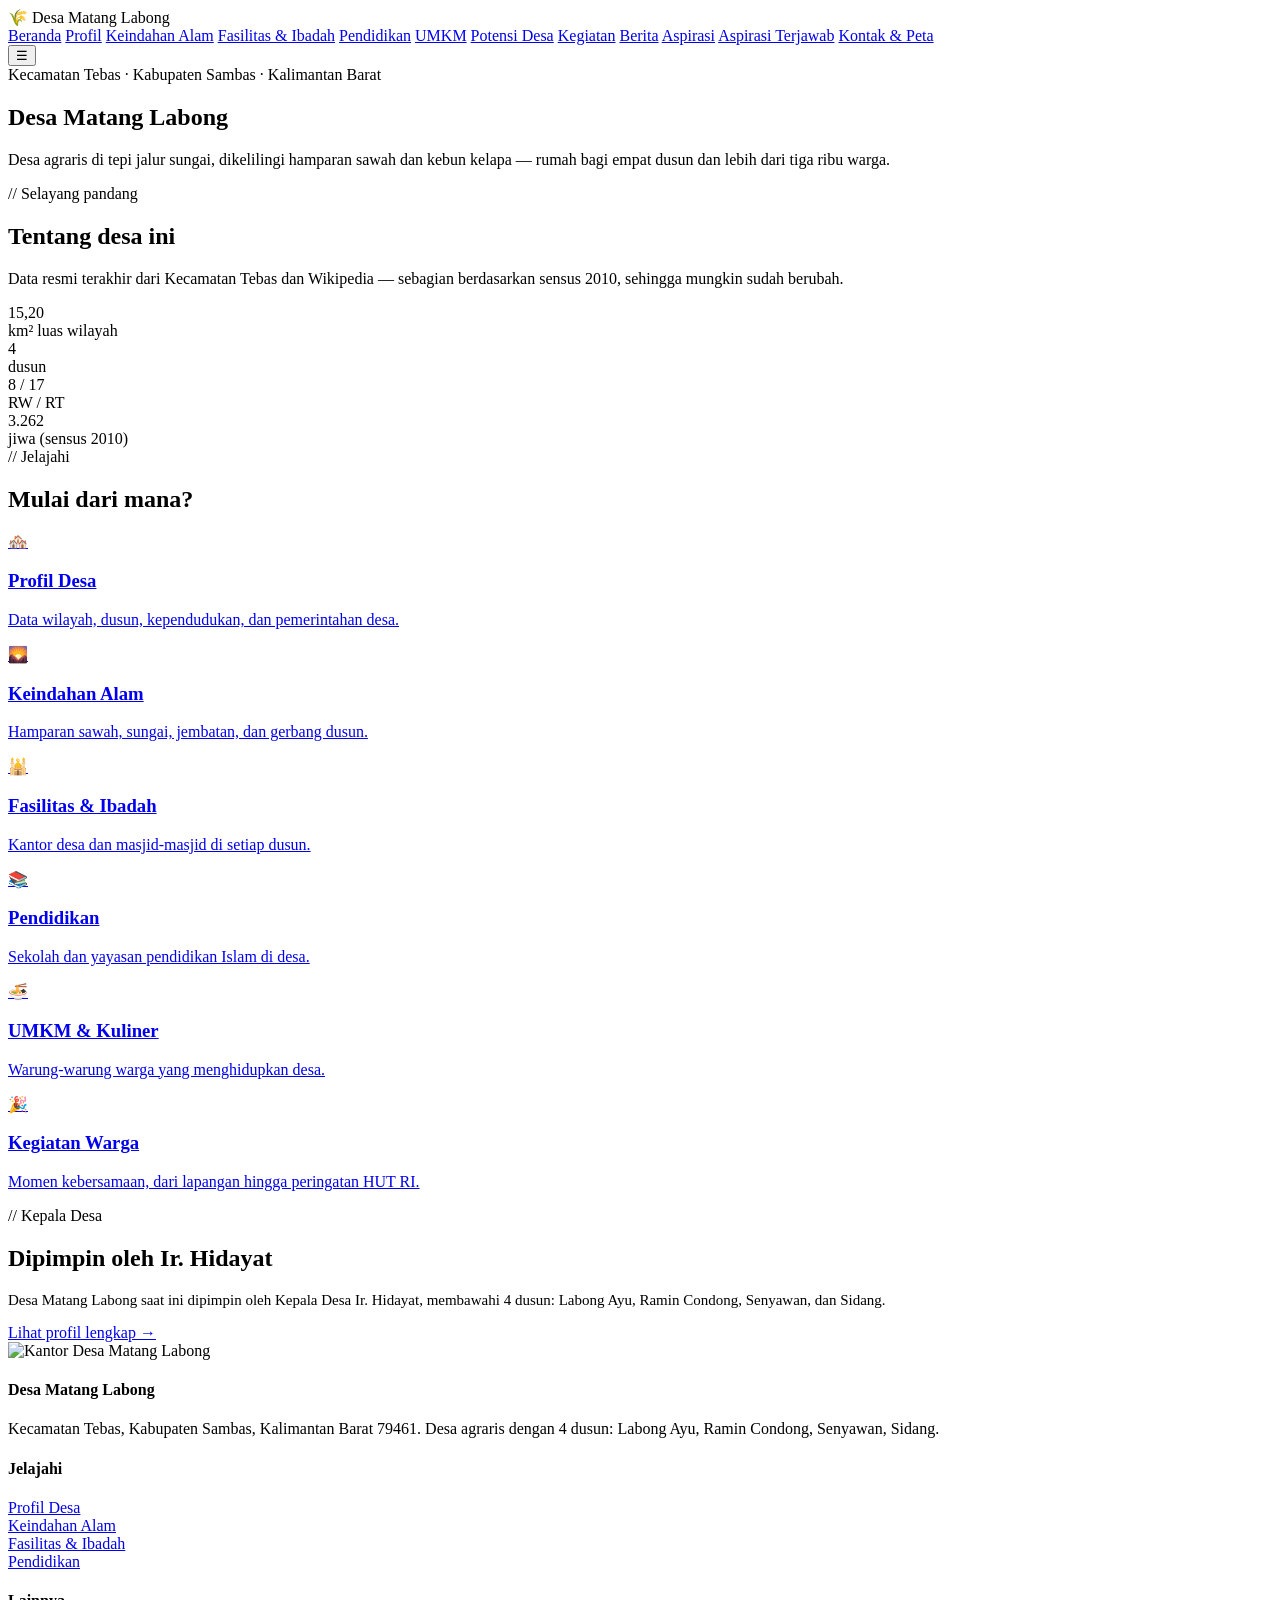
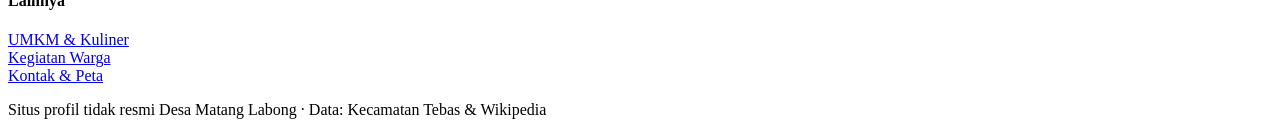
==== index.html @ b3115a43 "Add files via upload" ====
<!DOCTYPE html>
<html lang="id">
<head>
<meta charset="UTF-8">
<meta name="viewport" content="width=device-width, initial-scale=1.0">
<title>Desa Matang Labong — Kecamatan Tebas, Kabupaten Sambas</title>
<meta name="description" content="Situs profil Desa Matang Labong, Kecamatan Tebas, Kabupaten Sambas, Kalimantan Barat: keindahan alam, fasilitas, pendidikan, UMKM, dan kegiatan warga.">
<link rel="preconnect" href="https://fonts.googleapis.com">
<link href="https://fonts.googleapis.com/css2?family=Arvo:wght@400;700&family=Mulish:wght@400;500;600;700;800&family=IBM+Plex+Mono:wght@400;500;600&display=swap" rel="stylesheet">
<link rel="stylesheet" href="assets/style.css">
</head>
<body>
<div class="bg-texture" aria-hidden="true"></div>

<header class="navbar">
  <div class="nav-inner">
    <div class="brand"><span class="leaf">🌾</span> Desa Matang Labong</div>
    <nav class="links" id="navLinks">
      <a href="index.html" class="active">Beranda</a>
      <a href="profil.html">Profil</a>
      <a href="keindahan.html">Keindahan Alam</a>
      <a href="fasilitas.html">Fasilitas &amp; Ibadah</a>
      <a href="pendidikan.html">Pendidikan</a>
      <a href="umkm.html">UMKM</a>
      <a href="potensi.html">Potensi Desa</a>
      <a href="kegiatan.html">Kegiatan</a>
      <a href="berita.html">Berita</a>
      <a href="aspirasi.html">Aspirasi</a>
      <a href="aspirasi-terjawab.html">Aspirasi Terjawab</a>
      <a href="kontak.html">Kontak &amp; Peta</a>
    </nav>
    <button class="menu-btn" id="menuBtn" aria-label="Buka menu">☰</button>
  </div>
</header>

<section class="hero">
  <div class="hero-bg" id="heroBg" style="background-image:url('assets/sawah.jpg');"></div>
  <div class="hero-inner">
    <div class="hero-kicker">Kecamatan Tebas · Kabupaten Sambas · Kalimantan Barat</div>
    <h1>
      <span class="line"><span>Desa</span></span>
      <span class="line"><span>Matang Labong</span></span>
    </h1>
    <p class="lead">Desa agraris di tepi jalur sungai, dikelilingi hamparan sawah dan kebun kelapa — rumah bagi empat dusun dan lebih dari tiga ribu warga.</p>
  </div>
  <div class="scroll-cue" aria-hidden="true"><div class="dot"></div></div>
</section>

<section>
  <div class="wrap reveal">
    <div class="section-head">
      <div class="eyebrow">// Selayang pandang</div>
      <h2 class="title">Tentang desa ini</h2>
      <p class="section-sub">Data resmi terakhir dari Kecamatan Tebas dan Wikipedia — sebagian berdasarkan sensus 2010, sehingga mungkin sudah berubah.</p>
    </div>
    <div class="stat-grid">
      <div class="stat-box"><div class="num">15,20</div><div class="lbl">km² luas wilayah</div></div>
      <div class="stat-box"><div class="num">4</div><div class="lbl">dusun</div></div>
      <div class="stat-box"><div class="num">8 / 17</div><div class="lbl">RW / RT</div></div>
      <div class="stat-box"><div class="num">3.262</div><div class="lbl">jiwa (sensus 2010)</div></div>
    </div>
  </div>
</section>

<section style="padding-top:0;">
  <div class="wrap reveal">
    <div class="section-head">
      <div class="eyebrow">// Jelajahi</div>
      <h2 class="title">Mulai dari mana?</h2>
    </div>
    <div class="quick-grid">
      <a class="quick-card" href="profil.html">
        <span class="ic">🏘️</span>
        <h3>Profil Desa</h3>
        <p>Data wilayah, dusun, kependudukan, dan pemerintahan desa.</p>
      </a>
      <a class="quick-card" href="keindahan.html">
        <span class="ic">🌄</span>
        <h3>Keindahan Alam</h3>
        <p>Hamparan sawah, sungai, jembatan, dan gerbang dusun.</p>
      </a>
      <a class="quick-card" href="fasilitas.html">
        <span class="ic">🕌</span>
        <h3>Fasilitas &amp; Ibadah</h3>
        <p>Kantor desa dan masjid-masjid di setiap dusun.</p>
      </a>
      <a class="quick-card" href="pendidikan.html">
        <span class="ic">📚</span>
        <h3>Pendidikan</h3>
        <p>Sekolah dan yayasan pendidikan Islam di desa.</p>
      </a>
      <a class="quick-card" href="umkm.html">
        <span class="ic">🍜</span>
        <h3>UMKM &amp; Kuliner</h3>
        <p>Warung-warung warga yang menghidupkan desa.</p>
      </a>
      <a class="quick-card" href="kegiatan.html">
        <span class="ic">🎉</span>
        <h3>Kegiatan Warga</h3>
        <p>Momen kebersamaan, dari lapangan hingga peringatan HUT RI.</p>
      </a>
    </div>
  </div>
</section>

<section>
  <div class="wrap reveal two-col">
    <div>
      <div class="section-head">
        <div class="eyebrow">// Kepala Desa</div>
        <h2 class="title">Dipimpin oleh Ir. Hidayat</h2>
      </div>
      <p style="color:var(--muted); font-size:15px;">Desa Matang Labong saat ini dipimpin oleh Kepala Desa Ir. Hidayat, membawahi 4 dusun: Labong Ayu, Ramin Condong, Senyawan, dan Sidang.</p>
      <a class="btn-outline" href="profil.html">Lihat profil lengkap →</a>
    </div>
    <img src="assets/kantor-desa.jpg" alt="Kantor Desa Matang Labong" style="border-radius:var(--radius); box-shadow:var(--shadow);">
  </div>
</section>

<footer>
  <div class="wrap footer-grid">
    <div>
      <h4>Desa Matang Labong</h4>
      <p>Kecamatan Tebas, Kabupaten Sambas, Kalimantan Barat 79461. Desa agraris dengan 4 dusun: Labong Ayu, Ramin Condong, Senyawan, Sidang.</p>
    </div>
    <div>
      <h4>Jelajahi</h4>
      <p><a href="profil.html">Profil Desa</a><br><a href="keindahan.html">Keindahan Alam</a><br><a href="fasilitas.html">Fasilitas &amp; Ibadah</a><br><a href="pendidikan.html">Pendidikan</a></p>
    </div>
    <div>
      <h4>Lainnya</h4>
      <p><a href="umkm.html">UMKM &amp; Kuliner</a><br><a href="kegiatan.html">Kegiatan Warga</a><br><a href="kontak.html">Kontak &amp; Peta</a></p>
    </div>
  </div>
  <div class="footer-bottom">Situs profil tidak resmi Desa Matang Labong · Data: Kecamatan Tebas &amp; Wikipedia</div>
</footer>

<script src="assets/main.js"></script>
</body>
</html>
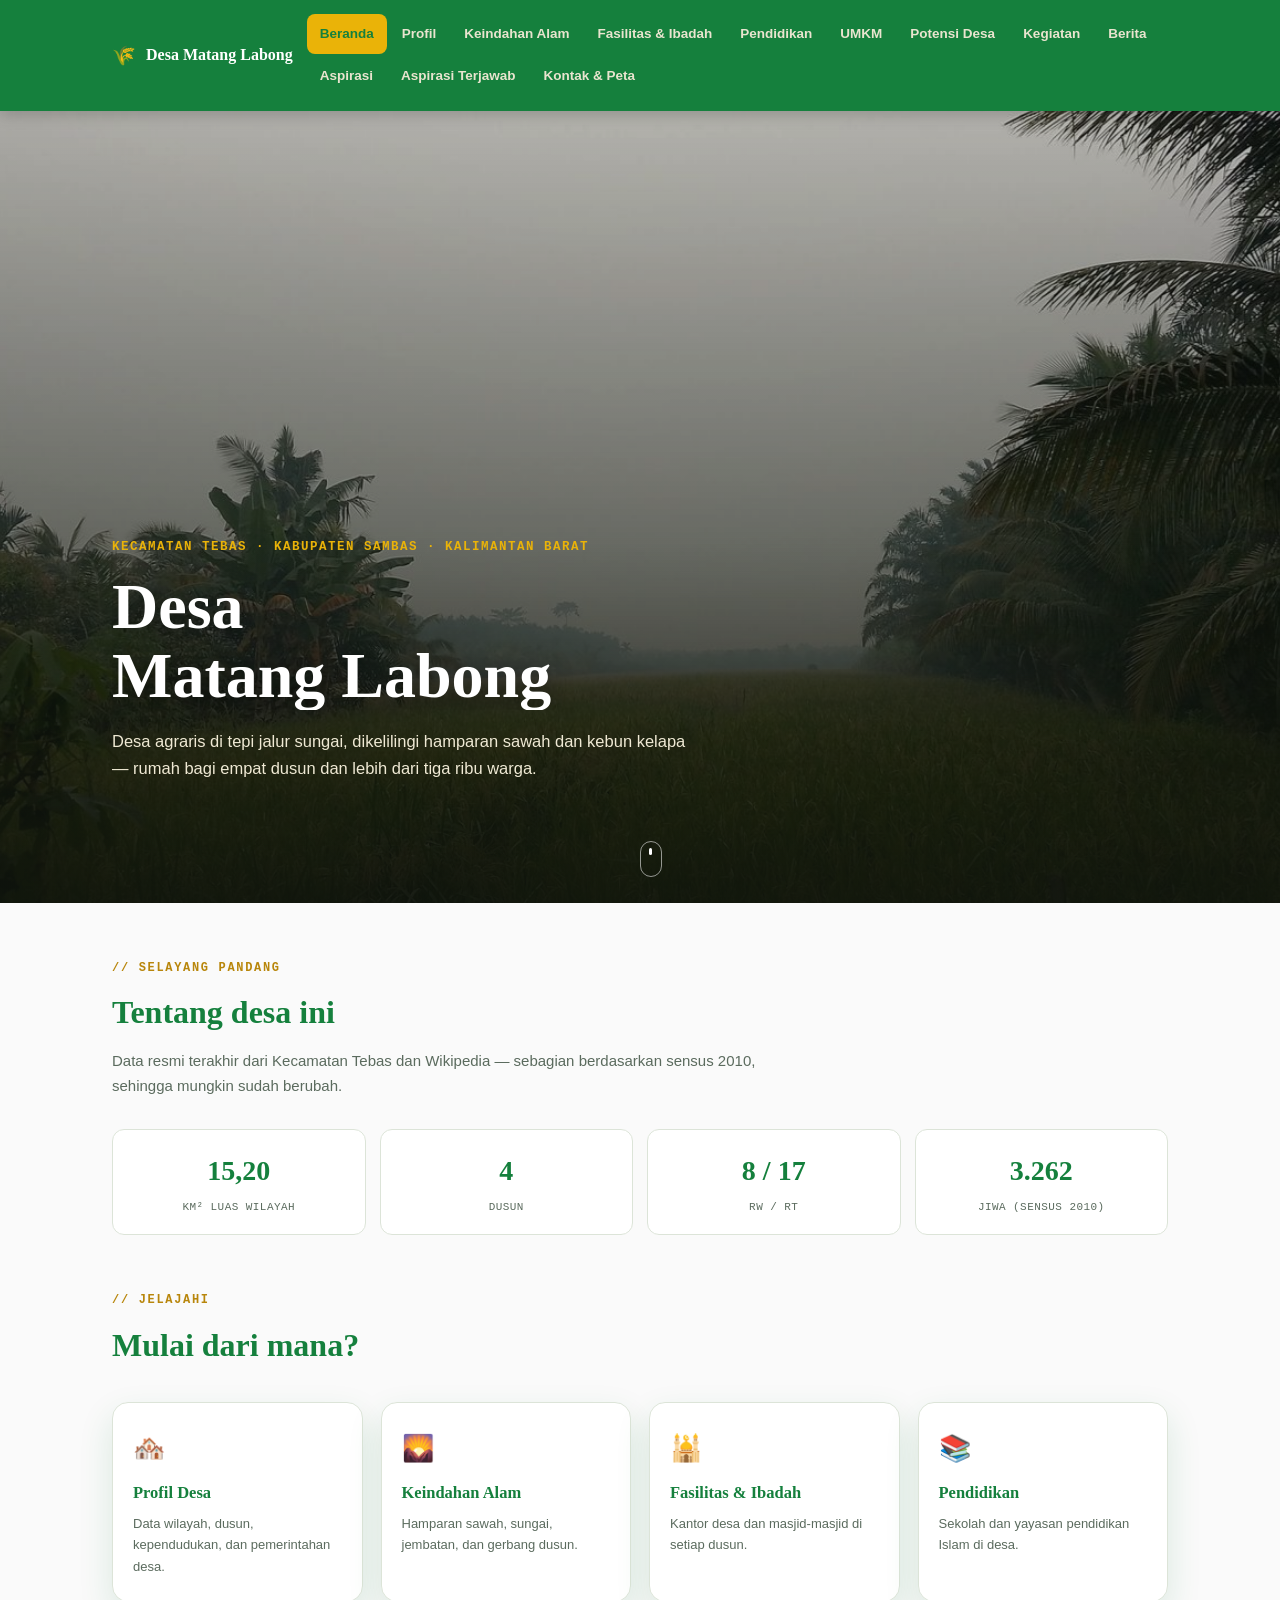
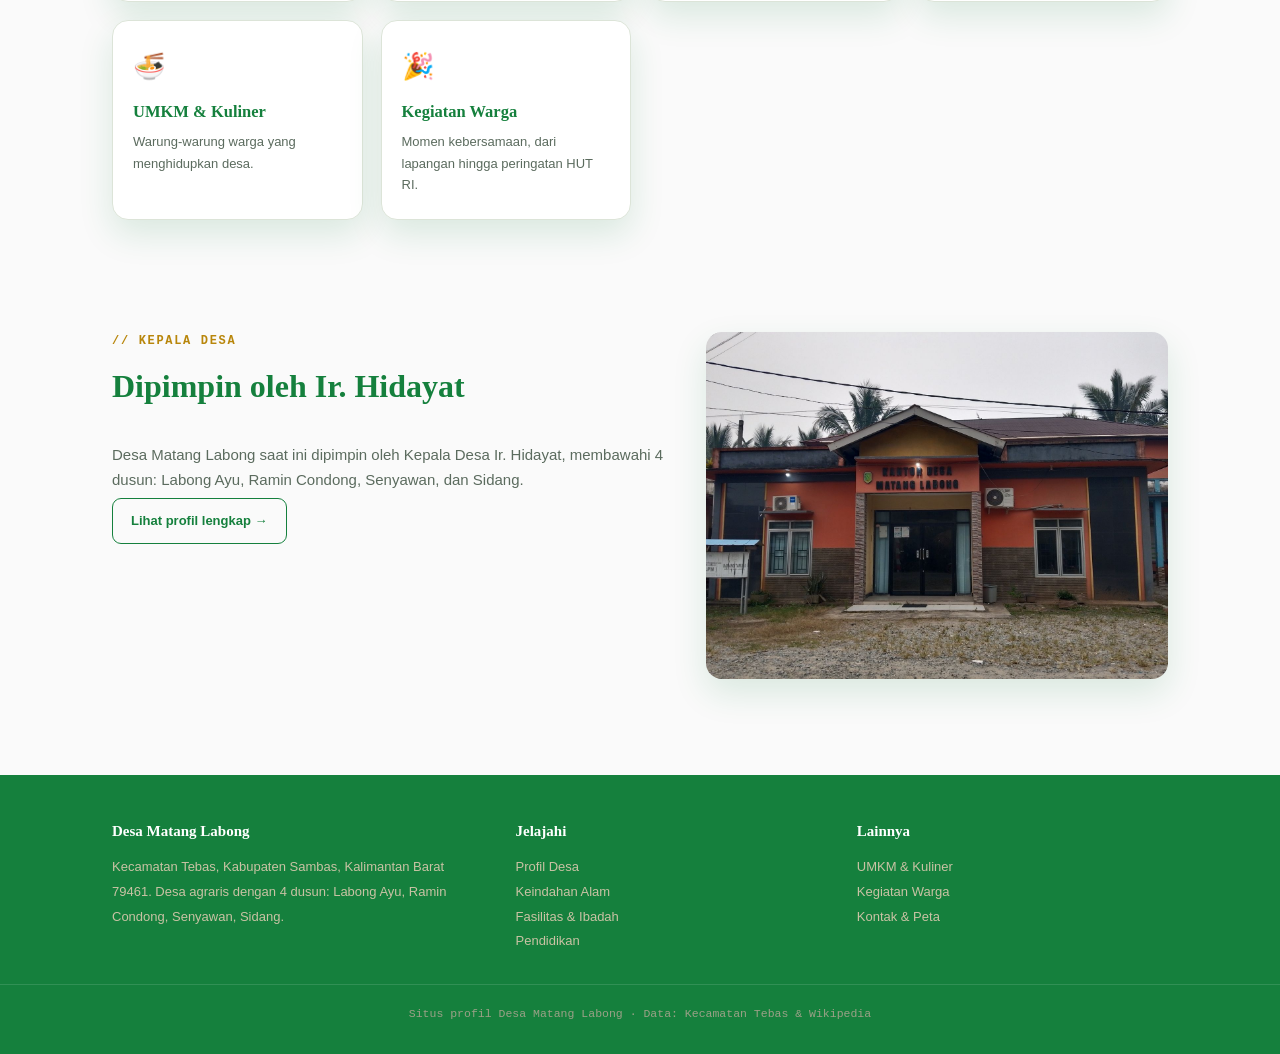
==== commit d12b7d93: "Update index.html" ====
--- a/index.html
+++ b/index.html
@@ -132,7 +132,7 @@
       <p><a href="umkm.html">UMKM &amp; Kuliner</a><br><a href="kegiatan.html">Kegiatan Warga</a><br><a href="kontak.html">Kontak &amp; Peta</a></p>
     </div>
   </div>
-  <div class="footer-bottom">Situs profil tidak resmi Desa Matang Labong · Data: Kecamatan Tebas &amp; Wikipedia</div>
+  <div class="footer-bottom">Situs profil Desa Matang Labong · Data: Kecamatan Tebas &amp; Wikipedia</div>
 </footer>
 
 <script src="assets/main.js"></script>
--- a/assets/style.css
+++ b/assets/style.css
@@ -0,0 +1,310 @@
+/* ===========================================================
+   Desa Matang Labong — shared stylesheet
+   Signature: "papan penunjuk" (signpost board) cards, echoing
+   the hand-painted signboards seen throughout the village.
+   =========================================================== */
+
+:root{
+  --paper:#FAFAFA;
+  --paper-2:#F0F2ED;
+  --surface:#FFFFFF;
+  --ink:#1A2E1F;
+  --muted:#5B6B5E;
+  --green-deep:#15803D;
+  --green-mid:#1C9A4A;
+  --rust:#B8860B;
+  --gold:#EAB308;
+  --river:#7C6A4E;
+  --line:#DCE4D8;
+  --shadow:0 14px 34px rgba(21,128,61,0.14);
+  --radius:16px;
+  --display:'Arvo', serif;
+  --body:'Mulish', sans-serif;
+  --mono:'IBM Plex Mono', monospace;
+}
+
+*{box-sizing:border-box; margin:0; padding:0;}
+html{scroll-behavior:smooth;}
+body{
+  background:var(--paper);
+  color:var(--ink);
+  font-family:var(--body);
+  line-height:1.65;
+  overflow-x:hidden;
+}
+@media (prefers-reduced-motion: reduce){
+  *{animation-duration:0.001ms !important; animation-iteration-count:1 !important; transition-duration:0.001ms !important; scroll-behavior:auto !important;}
+}
+a{color:inherit; text-decoration:none;}
+img{max-width:100%; display:block;}
+.wrap{max-width:1100px; margin:0 auto; padding:0 22px;}
+button{font-family:inherit; cursor:pointer;}
+ul{list-style:none;}
+
+/* subtle woven-paper texture */
+.bg-texture{
+  position:fixed; inset:0; z-index:-1; opacity:0.5;
+  background-image:radial-gradient(var(--line) 1px, transparent 1px);
+  background-size:22px 22px;
+}
+
+/* ===== NAVBAR (wooden plank strip) ===== */
+header.navbar{
+  position:sticky; top:0; z-index:100;
+  background:var(--green-deep);
+  box-shadow:0 4px 14px rgba(0,0,0,0.18);
+}
+.nav-inner{
+  max-width:1100px; margin:0 auto; padding:14px 22px;
+  display:flex; align-items:center; justify-content:space-between; gap:14px;
+}
+.brand{
+  display:flex; align-items:center; gap:10px;
+  font-family:var(--display); font-weight:700; font-size:16px; color:#fff;
+  white-space:nowrap;
+}
+.brand .leaf{ font-size:19px; }
+nav.links{ display:flex; flex-wrap:wrap; gap:2px; }
+nav.links a{
+  padding:9px 13px; border-radius:8px; color:#E9E4CF;
+  font-size:13.5px; font-weight:700; transition:all .2s ease;
+}
+nav.links a:hover, nav.links a:focus-visible{ background:rgba(255,255,255,0.12); color:#fff; }
+nav.links a.active{ background:var(--gold); color:var(--green-deep); }
+.menu-btn{ display:none; background:none; border:none; color:#fff; font-size:22px; }
+
+@media (max-width:820px){
+  nav.links{
+    position:fixed; top:60px; left:0; right:0; z-index:99;
+    background:var(--green-deep); flex-direction:column; padding:8px 14px 16px;
+    transform:translateY(-130%); transition:transform .3s ease;
+  }
+  nav.links.open{ transform:translateY(0); }
+  nav.links a{ padding:12px 14px; }
+  .menu-btn{ display:block; }
+}
+
+/* ===== HERO ===== */
+.hero{
+  position:relative; min-height:88vh;
+  display:flex; align-items:flex-end;
+  background-size:cover; background-position:center;
+  overflow:hidden;
+}
+.hero-bg{
+  position:absolute; inset:-6%; background-size:cover; background-position:center;
+  will-change:transform; transform:scale(1.08);
+}
+.hero::after{
+  content:''; position:absolute; inset:0; z-index:0;
+  background:linear-gradient(180deg, rgba(19,26,17,0.25) 0%, rgba(19,26,17,0.55) 55%, rgba(15,20,13,0.92) 100%);
+}
+.hero-inner{ position:relative; z-index:1; padding:60px 22px 64px; max-width:1100px; margin:0 auto; width:100%; }
+.hero-kicker{
+  font-family:var(--mono); font-size:12.5px; letter-spacing:0.12em; text-transform:uppercase;
+  color:var(--gold); font-weight:600; margin-bottom:14px;
+  opacity:0; transform:translateY(14px);
+  animation:heroUp .8s cubic-bezier(.16,1,.3,1) .15s forwards;
+}
+.hero h1{
+  font-family:var(--display); font-weight:700; color:#fff;
+  font-size:clamp(34px,6.4vw,64px); line-height:1.08; max-width:820px;
+  text-shadow:0 4px 24px rgba(0,0,0,0.35);
+  overflow:hidden;
+}
+.hero h1 .line{
+  display:block; overflow:hidden;
+}
+.hero h1 .line span{
+  display:block; opacity:0; transform:translateY(110%);
+  animation:heroUp .9s cubic-bezier(.16,1,.3,1) forwards;
+}
+.hero h1 .line:nth-child(1) span{ animation-delay:.28s; }
+.hero h1 .line:nth-child(2) span{ animation-delay:.4s; }
+.hero p.lead{
+  color:#EFE9D4; font-size:16.5px; max-width:580px; margin-top:18px;
+  opacity:0; transform:translateY(14px);
+  animation:heroUp .8s cubic-bezier(.16,1,.3,1) .62s forwards;
+}
+@keyframes heroUp{ to{ opacity:1; transform:translateY(0); } }
+.scroll-cue{
+  position:absolute; left:50%; bottom:26px; transform:translateX(-50%); z-index:1;
+  display:flex; flex-direction:column; align-items:center; gap:6px;
+  opacity:0; animation:heroUp .8s ease .9s forwards;
+}
+.scroll-cue .dot{
+  width:22px; height:36px; border:1.5px solid rgba(255,255,255,0.55); border-radius:20px;
+  position:relative;
+}
+.scroll-cue .dot::before{
+  content:''; position:absolute; top:6px; left:50%; width:3px; height:7px; margin-left:-1.5px;
+  background:#fff; border-radius:3px;
+  animation:scrollDot 1.8s ease infinite;
+}
+@keyframes scrollDot{ 0%{ opacity:1; transform:translateY(0); } 70%{ opacity:0; transform:translateY(10px); } 100%{ opacity:0; } }
+.hero.small{ min-height:38vh; }
+.hero.small h1{ font-size:clamp(28px,4.6vw,44px); }
+@media (prefers-reduced-motion: reduce){
+  .hero-bg{ transform:none !important; }
+  .hero-kicker, .hero h1 .line span, .hero p.lead, .scroll-cue{ animation:none !important; opacity:1 !important; transform:none !important; }
+  .scroll-cue .dot::before{ animation:none !important; }
+}
+
+/* ===== SECTIONS ===== */
+section{ padding:56px 0; position:relative; }
+.section-head{ margin-bottom:30px; max-width:680px; }
+.eyebrow{
+  font-family:var(--mono); font-size:12px; letter-spacing:0.14em; text-transform:uppercase;
+  color:var(--rust); margin-bottom:8px; font-weight:600;
+}
+h2.title{
+  font-family:var(--display); font-weight:700;
+  font-size:clamp(24px,3.4vw,32px); color:var(--green-deep);
+}
+.section-sub{ color:var(--muted); margin-top:10px; font-size:15px; }
+
+.reveal{ opacity:0; transform:translateY(20px); transition:opacity .6s ease, transform .6s ease; }
+.reveal.is-visible{ opacity:1; transform:translateY(0); }
+
+/* ===== SIGNPOST CARD (signature element) ===== */
+.signpost{
+  background:var(--surface);
+  border:1px solid var(--line);
+  border-radius:12px;
+  padding:20px 18px 18px;
+  position:relative;
+  box-shadow:var(--shadow);
+  transition:transform .3s ease, box-shadow .3s ease;
+}
+.signpost::before{
+  content:''; position:absolute; top:-9px; left:22px;
+  width:34px; height:14px; border-radius:3px;
+  background:var(--rust);
+}
+.signpost::after{
+  content:''; position:absolute; top:-4px; left:36px;
+  width:7px; height:7px; border-radius:50%;
+  background:var(--paper-2); border:1.5px solid var(--green-deep);
+}
+.signpost:hover{ transform:translateY(-5px); box-shadow:0 22px 40px rgba(43,74,46,0.24); }
+.signpost .place-photo{
+  width:100%; aspect-ratio:4/3; object-fit:cover; border-radius:8px; margin-bottom:14px;
+}
+.signpost h3{ font-family:var(--display); font-size:18px; color:var(--green-deep); font-weight:700; }
+.signpost .tag{
+  display:inline-block; font-family:var(--mono); font-size:10.5px; font-weight:600;
+  color:var(--rust); background:#F6E4DA; padding:3px 9px; border-radius:20px; margin-bottom:8px;
+  text-transform:uppercase; letter-spacing:0.04em;
+}
+.signpost p{ color:var(--muted); font-size:13.6px; margin-top:8px; }
+.maps-btn{
+  display:inline-flex; align-items:center; gap:6px; margin-top:14px;
+  font-family:var(--mono); font-size:12px; font-weight:700;
+  background:var(--green-deep); color:#fff; padding:9px 15px; border-radius:8px;
+  transition:all .2s ease;
+}
+.maps-btn:hover{ background:var(--rust); transform:translateY(-2px); box-shadow:0 10px 20px rgba(169,80,46,0.35); }
+
+.card-grid{
+  display:grid; grid-template-columns:repeat(auto-fit,minmax(250px,1fr)); gap:20px;
+}
+
+/* ===== Quick-nav cards (Beranda) ===== */
+.quick-grid{
+  display:grid; grid-template-columns:repeat(auto-fit,minmax(220px,1fr)); gap:18px;
+}
+.quick-card{
+  background:var(--surface); border:1px solid var(--line); border-radius:var(--radius);
+  padding:24px 20px; text-align:left; box-shadow:var(--shadow);
+  transition:transform .3s ease, box-shadow .3s ease, border-color .3s ease;
+  display:block;
+}
+.quick-card:hover{ transform:translateY(-6px); box-shadow:0 22px 44px rgba(43,74,46,0.22); border-color:var(--gold); }
+.quick-card .ic{ font-size:26px; margin-bottom:10px; display:block; }
+.quick-card h3{ font-family:var(--display); font-size:16.5px; color:var(--green-deep); }
+.quick-card p{ color:var(--muted); font-size:13px; margin-top:6px; }
+
+/* ===== Stats (Profil page) ===== */
+.stat-grid{
+  display:grid; grid-template-columns:repeat(auto-fit,minmax(150px,1fr)); gap:14px;
+}
+.stat-box{
+  background:var(--surface); border:1px solid var(--line); border-radius:12px;
+  padding:18px; text-align:center;
+}
+.stat-box .num{ font-family:var(--display); font-size:28px; color:var(--green-deep); font-weight:700; }
+.stat-box .lbl{ font-family:var(--mono); font-size:11px; color:var(--muted); text-transform:uppercase; letter-spacing:0.04em; margin-top:4px; }
+
+.info-table{ width:100%; border-collapse:collapse; }
+.info-table tr{ border-top:1px dashed var(--line); }
+.info-table tr:first-child{ border-top:none; }
+.info-table td{ padding:12px 4px; font-size:14.5px; }
+.info-table td:first-child{ font-family:var(--mono); font-size:12px; color:var(--muted); text-transform:uppercase; letter-spacing:0.03em; width:38%; }
+.info-table td:last-child{ font-weight:700; color:var(--ink); }
+
+.dusun-grid{ display:grid; grid-template-columns:repeat(auto-fit,minmax(160px,1fr)); gap:12px; }
+.dusun-chip{
+  background:var(--paper-2); border:1px solid var(--line); border-radius:10px;
+  padding:14px 16px; font-weight:700; font-size:14px; color:var(--green-deep);
+  display:flex; align-items:center; gap:8px;
+}
+.dusun-chip .n{ font-family:var(--mono); font-size:11px; color:var(--rust); }
+
+.note-box{
+  border:1.5px dashed var(--line); border-radius:12px; padding:16px 18px;
+  color:var(--muted); font-size:13px; margin-top:18px; background:var(--paper-2);
+}
+
+/* ===== Gallery / lightbox ===== */
+.gallery{ columns:2 240px; column-gap:16px; }
+@media (min-width:640px){ .gallery{ columns:3 240px; } }
+.gallery figure{
+  border-radius:10px; overflow:hidden; position:relative; cursor:pointer;
+  border:1px solid var(--line); background:var(--surface);
+  break-inside:avoid; margin-bottom:16px; display:inline-block; width:100%;
+  transition:transform .3s ease, box-shadow .3s ease;
+}
+.gallery figure:hover{ transform:translateY(-5px); box-shadow:var(--shadow); }
+.gallery img{ width:100%; height:auto; display:block; transition:transform .4s ease; }
+.gallery figure:hover img{ transform:scale(1.06); }
+.gallery figcaption{
+  position:absolute; left:0; right:0; bottom:0; padding:10px 12px;
+  background:linear-gradient(transparent, rgba(35,48,29,0.85));
+  color:#fff; font-size:12.5px; font-weight:700;
+}
+.lightbox{
+  position:fixed; inset:0; background:rgba(20,26,16,0.92); display:none;
+  align-items:center; justify-content:center; z-index:200; padding:24px;
+}
+.lightbox.open{ display:flex; }
+.lightbox img{ max-width:min(90vw,780px); max-height:82vh; border-radius:10px; }
+.lightbox .close{
+  position:absolute; top:20px; right:24px; color:#fff; font-size:30px; background:none; border:none;
+}
+
+/* ===== Footer ===== */
+footer{
+  background:var(--green-deep); color:#D9D2B4; margin-top:40px;
+  padding:44px 0 30px;
+}
+.footer-grid{
+  display:grid; grid-template-columns:1.2fr 1fr 1fr; gap:30px;
+}
+footer h4{ font-family:var(--display); color:#fff; font-size:15px; margin-bottom:12px; }
+footer p, footer a{ font-size:13px; color:#C9C2A4; line-height:1.9; }
+footer a:hover{ color:var(--gold); }
+.footer-bottom{
+  margin-top:30px; padding-top:20px; border-top:1px solid rgba(255,255,255,0.12);
+  font-family:var(--mono); font-size:11.5px; color:#9BA087; text-align:center;
+}
+@media (max-width:700px){ .footer-grid{ grid-template-columns:1fr; } }
+
+/* utility */
+.two-col{ display:grid; grid-template-columns:1.1fr 0.9fr; gap:30px; align-items:start; }
+@media (max-width:820px){ .two-col{ grid-template-columns:1fr; } }
+.btn-outline{
+  display:inline-flex; align-items:center; gap:8px; margin-top:6px;
+  border:1.5px solid var(--green-deep); color:var(--green-deep); font-weight:700; font-size:13px;
+  padding:11px 18px; border-radius:9px; transition:all .2s ease;
+}
+.btn-outline:hover{ background:var(--green-deep); color:#fff; }
